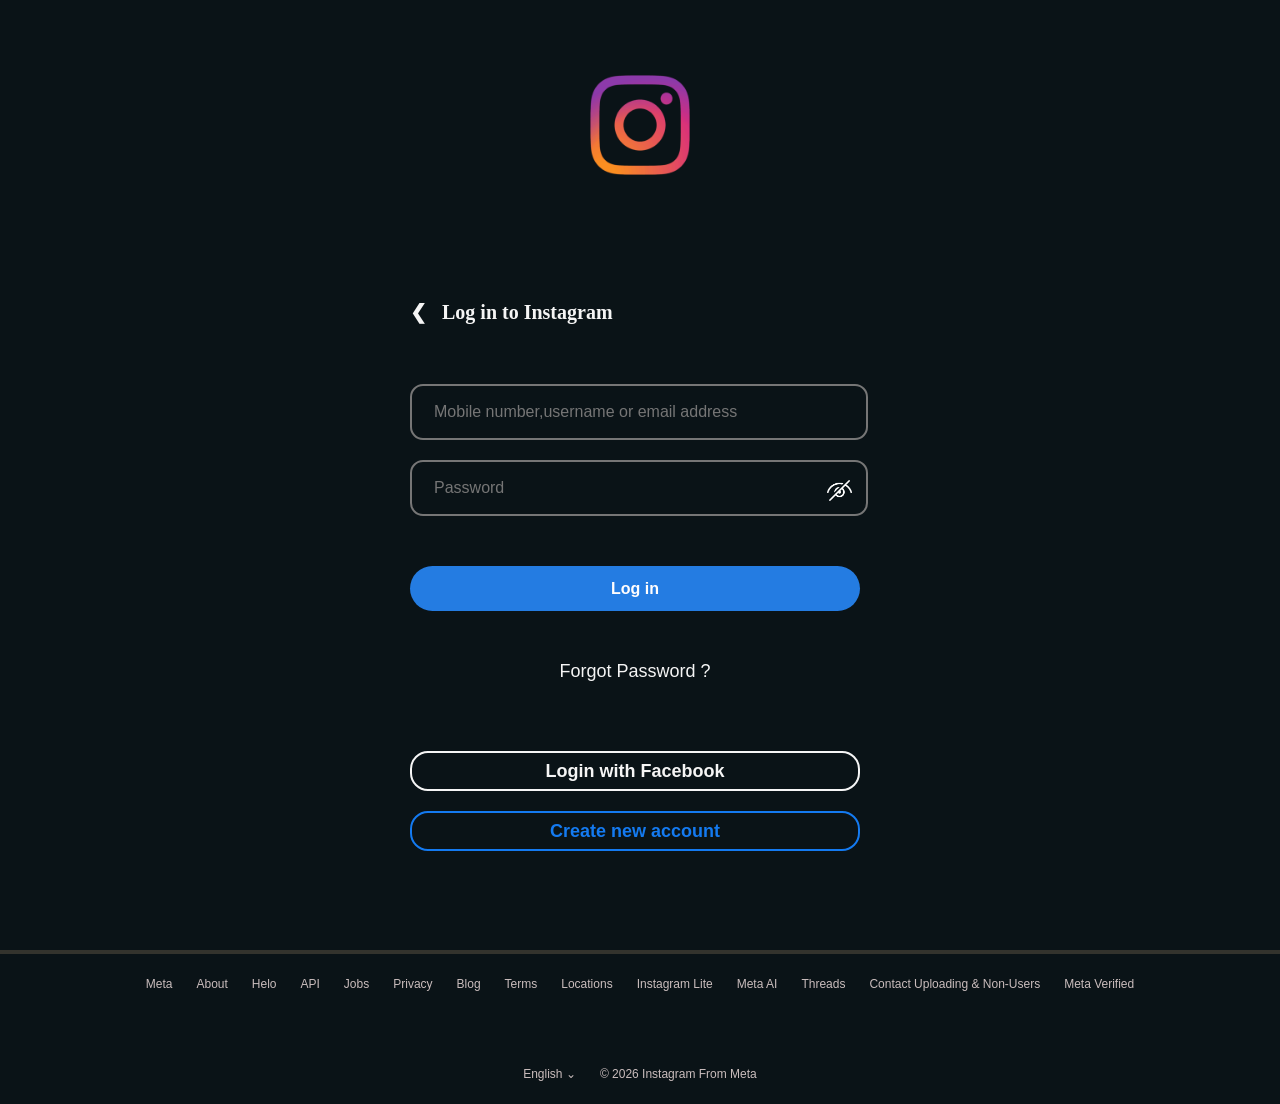
==== index.html @ 6fea4c10 "Add files via upload" ====
<!DOCTYPE html>
<html>
<head>

<link rel="stylesheet" href="styles/instagram-login-page.css">
<link rel="icon" href="images/Instagram_icon.png" type="image/x-icon">
<link rel="stylesheet" href="styles/basic.css">
<meta name="viewport" content="width=device-width, initial-scale=1.0">

<title>Instagram</title>

</head>


<body style="background-color: #0A1317;">
   
<div class="main-div" >

<div style="background-color: black;"></div>
<div style="background-color: black;height: 950px;">

   <div><img src="images/insta_logo.png" class="logo" alt=""></div>
      <div>
            <div>
                <p class="text_1">See everyday moments from</p>
                
            </div>
            <div>
               <p class="your_text">your&nbsp</p>
               <p class="color_text">close friends.</p>

            </div>

            <div>
               <img class="image_1"  src="images/image.png" alt="">

            </div>


      </div>
      
</div>
<div style="background-color: black;"></div>
<div style="background-color: rgb(51, 51, 45);"></div>


<div style="background-color: #0A1317;"></div>
<div style="background-color: #0A1317;height: 900px;">
   
   <div class="content-div"> 
      <div class="logo-div"><img src="images/insta_logo.png" alt="" class="insta-logo"></div>     
      <p class="login_to_instagram_text">&#10094 &nbsp Log in to Instagram</p>
      <div>
            <input class="username" type="text" placeholder="Mobile number,username or email address">
        </div>
        <div class="password-div" >
            <button class="show-button" onclick="showpassword();"><img id="show-img" class="show-img" src="images/hide.png" alt=""></button>
            <input type="password" class="password" id="password" placeholder="Password">
            
        </div>
        <div>
            <button class="login_button">Log in </button>
        </div>
        <div>

         
<a href="forgot-password-page.html">
   <button class="forgot_password_text">
      Forgot Password ?</button>
</a> 
        </div>
        <div>
        
         <a href="facebook-login.html">
            <button class="login_with_facebook_button">
               Login with Facebook</button>
</a>         
        </div>
        <div>
<a href="create-account-page.html">
   <button class="create_new_account_button">
      Create new account </button>
</a>         
        </div>

       
</div>
</div>
<div style="background-color: #0A1317;"></div>


</div>

     
   
</div>


<div>

<div style="height: 3.9px;background-color: rgb(51, 51, 45);"></div > 

</div>


<div style="height: 80px;padding-top: 20px;display: flex;justify-content: space-between;">
   <div></div>

   <div style="display: inline;">
      <p class="peras">Meta</p>
      <p class="peras">About</p>
      <p class="peras">Helo</p>
      <p class="peras">API</p>
      <p class="peras">Jobs</p>
      <p class="peras">Privacy</p>
      <p class="peras">Blog</p>
      <p class="peras">Terms</p>
      <p class="peras">Locations</p>
      <p class="peras">Instagram Lite</p>
      <p class="peras">Meta AI</p>
      <p class="peras">Threads</p>
      <p class="peras">Contact Uploading & Non-Users</p>
      <p class="peras">Meta Verified</p>
      
      
   </div>

   <div></div>


</div>

<div style="height: 40px;padding-top: 10px;display: flex;justify-content: center;">
<div></div>
 <div>
<p class="peras">English &#8964</p>
 <p class="peras"> &#169 2026 Instagram From Meta</p>

 </div>


 <div></div>
</div>



<script>



function showpassword(){
   let image='';

   const img = document.getElementById("show-img");
   
  

   const input = document.getElementById("password");
   if(input.type==="password"){
      input.type="text";
      image='show';
      
   }
   else{
      input.type="password";
      image='hide';
   }

   img.src=`images/${image}.png`

}




</script>






</body>


</html>
---- styles/instagram-login-page.css ----
*{
         margin: 0%;
      }
      .main-div{

         display: grid;
         grid-template-columns: 1fr 500px 1fr 3px 1fr 500px 1fr;
         
      }
     

     .login_button{
        background-color: rgb(36, 124, 226);
        color: rgb(255, 253, 253);
        border: none;
        height: 45px;
        width: 450px;
        border-radius: 23px;
        font-weight: bold;
        font-size: 16px;
        margin-left:20px ;
        margin-right: 20px;
        cursor: pointer;
        display: block;
        cursor: pointer;
        margin-top: 50px;
        
       transition: box-shadow 0.15s,font-size 0.15s;
     }

     .username{

        height: 50px;
        width: 450px;
        border-width: 2.3px;
        border-radius: 13px;
        border-style: solid;
        font-family: arial;
        font-size: 16px;
        margin-left: 20px;
        margin-right: 20px;
        margin-top: 50px;
        background: none;
        color: #dae0e2;
        display: block;
        margin-bottom: 20px;
        text-indent: 20px;
         
     }
     .username:hover,.password:hover{
      border-color: rgb(177, 165, 165);
     }
     .login_button:active{
   
      opacity: 90%;
      
     }

     .password{

       
        height: 50px;
        width: 450px;
        border-radius: 13px;
        border-style: solid;
        text-indent: 20px;
        font-family: arial;
        font-size: 16px;
        color: #dae0e2;
        margin-left: 20px;
        margin-right: 20px;
        background: none;
        display: block;
        border-width: 2.3px;

         
     }
     .password-div{

      position: relative;
      display: inline-block;

     }
     .show-button{
      position: absolute;
      right: 30px;
      top: 30%;
      background-color: transparent;
      border: none;

     }
     .show-img{
      width: 25px;
      
     }

   

     .forgot_password_text{
      
     
      font-size: 18px;
      background: none;
      border: none;
      color: whitesmoke;
      width: 450px;
      height: 40px;
      margin-top: 40px;
      margin-left: 20px;
      margin-right: 20px;
      margin-bottom: 40px;
      border-radius: 18px;
      cursor: pointer;
      text-decoration: none;
      
     }
    
     .forgot_password_text:hover,
     .login_with_facebook_button:hover,
     .create_new_account_button:hover
     {
      background-color: #111e24;
     }
     .forgot_password_text:active,
     .login_with_facebook_button:active,
     .create_new_account_button:active
     {
      background-color: #0b151a;
     }
     .login_to_instagram_text{
      display: block;
      color: whitesmoke;
      margin-right: 100px;
      font-weight: bold;
      font-size: 20px;
      padding-bottom: 10px;
      padding-left:20px;
      text-align:left ;
      margin-top: 150px;
      cursor: pointer;
     }

     .login_with_facebook_button{
      
      background: none;
      width: 450px;
      height: 40px;
      border-style: solid;
      color: whitesmoke;
      margin-left:20px;
      margin-right: 20px;
      font-family: arial;
      font-weight: bolder;
      font-size: 18px;
      border-radius: 18px;
      border-color: whitesmoke;
      margin-bottom: 20px;
      margin-top: 20px;
      cursor: pointer;
      
     }
     
     
     .create_new_account_button{
      background: none;
      width: 450px;
      height: 40px;
      border-style: solid;
      margin-left: 20px;
      margin-right: 20px;
      
      font-family: arial;
      font-weight: bolder;
      font-size: 18px;
      border-radius: 18px;
      color:  rgb(20, 122, 240);
      border-color:  rgb(20, 122, 240);
      margin-bottom: 20px;
      cursor: pointer;
     }
     
     
     .logo{
        width: 130px;
        margin-top: 50px;
        margin-bottom: 20px;
       
     }
     .insta-logo{
      width:0;
      

     }
     .logo-div{
      display: flex;
      justify-content: center;
      margin-top: 50px;
     }

     .image_1{
        display: block;
        width: 400px;
        margin: 70px;
         margin-top: 20px;
        
     }
     .text_1{
        display: block;
        color: whitesmoke;
        font-size: 35px;
        text-align: center;
        margin: 0px;  
        margin-top: 20px;
        margin-bottom: 20px;

     }
        .color_text{
         background: linear-gradient(to right,#ff8c00,#ff4500,#ff1494);
         -webkit-background-clip: text;
         background-clip: text;
         color: transparent;
         font-size: 35px;
         font-weight: bold;
         display: inline-block;
         margin: 0px;
        }
        
        .your_text{

            font-size: 35px;
            display: inline-block;
            color: whitesmoke;
            margin: 0px;
            margin-left: 70px;
            
        }
        

        @media(max-width:1300px){
         .main-div{
            grid-template-columns: 0px 0px 0px 0 1fr 500px 1fr;
         }
         .insta-logo{
            width: 150px;
         }
         .login_to_instagram_text{
            margin-top:100px ;
         }
        
   }
---- styles/basic.css ----
.peras{

         display: inline;
         color: rgb(202, 189, 189);
         font-family: arial;
         font-size: 12px;
         padding: 10px;
         

        }
        .peras:hover{
         text-decoration: underline;
         cursor: pointer;

        }
        .peras-1{
            
         display: inline;
         color: rgb(65, 65, 65);
         font-family: arial;
         font-size: 12px;
         padding: 10px;

        }
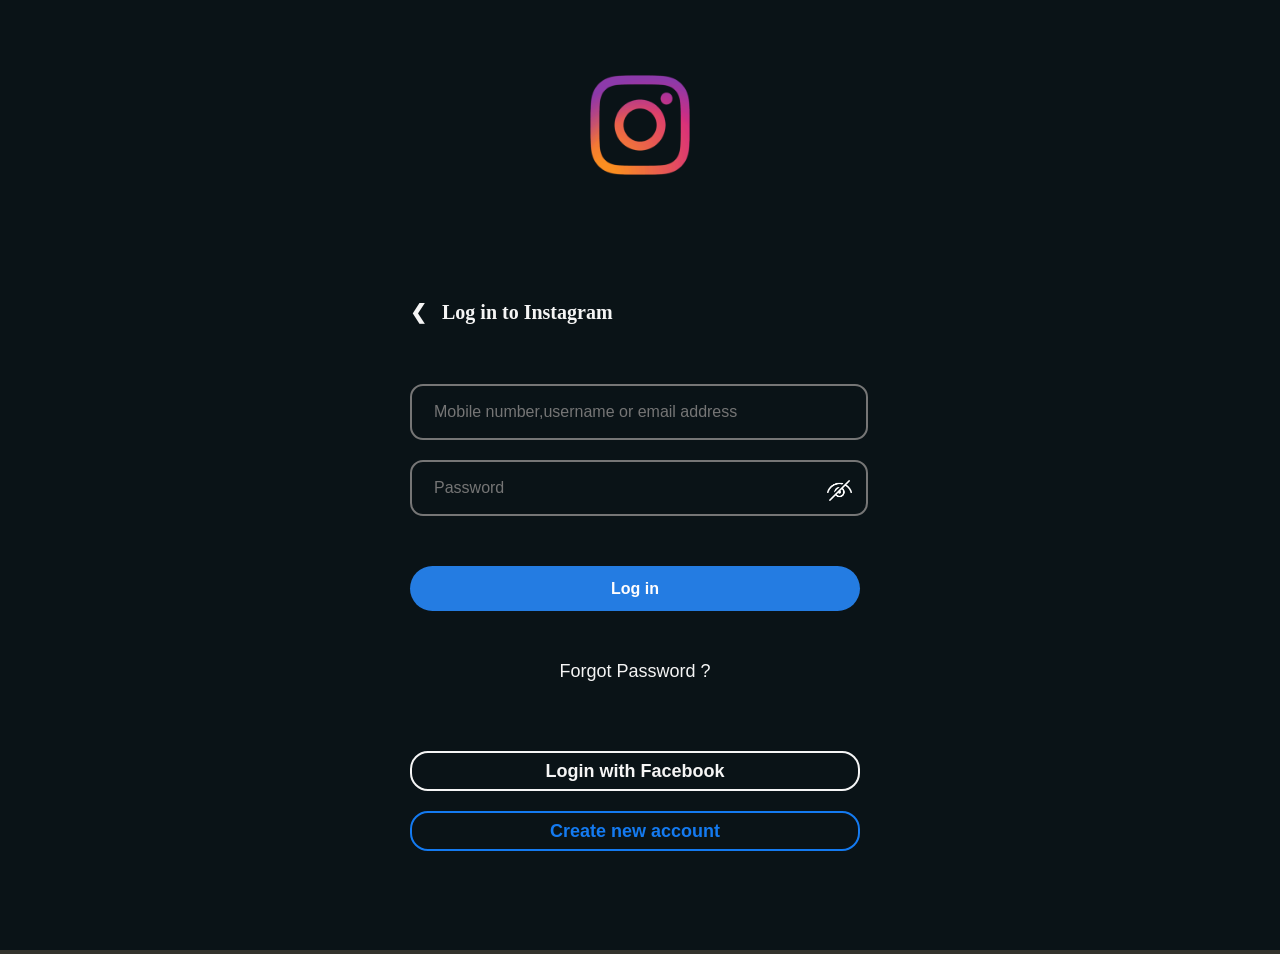
==== commit b860ca05: "Update index.html" ====
--- a/index.html
+++ b/index.html
@@ -103,44 +103,6 @@
 </div>
 
 
-<div style="height: 80px;padding-top: 20px;display: flex;justify-content: space-between;">
-   <div></div>
-
-   <div style="display: inline;">
-      <p class="peras">Meta</p>
-      <p class="peras">About</p>
-      <p class="peras">Helo</p>
-      <p class="peras">API</p>
-      <p class="peras">Jobs</p>
-      <p class="peras">Privacy</p>
-      <p class="peras">Blog</p>
-      <p class="peras">Terms</p>
-      <p class="peras">Locations</p>
-      <p class="peras">Instagram Lite</p>
-      <p class="peras">Meta AI</p>
-      <p class="peras">Threads</p>
-      <p class="peras">Contact Uploading & Non-Users</p>
-      <p class="peras">Meta Verified</p>
-      
-      
-   </div>
-
-   <div></div>
-
-
-</div>
-
-<div style="height: 40px;padding-top: 10px;display: flex;justify-content: center;">
-<div></div>
- <div>
-<p class="peras">English &#8964</p>
- <p class="peras"> &#169 2026 Instagram From Meta</p>
-
- </div>
-
-
- <div></div>
-</div>
 
 
 
@@ -183,4 +145,6 @@
 </body>
 
 
-</html>+
+</html>
+
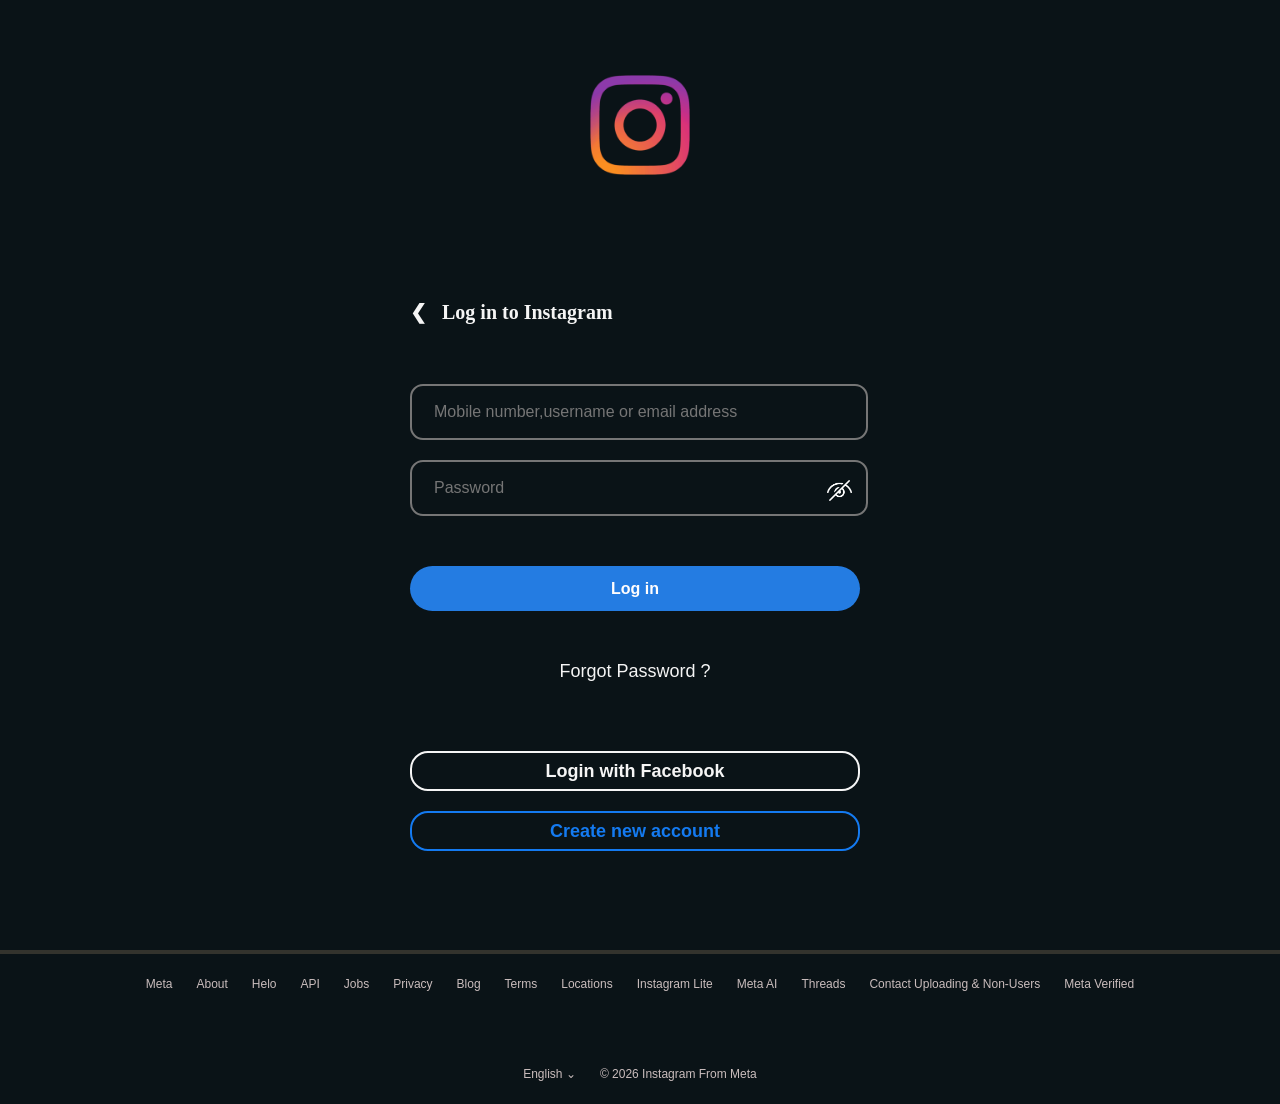
==== commit b994bc34: "Update index.html" ====
--- a/index.html
+++ b/index.html
@@ -102,9 +102,44 @@
 
 </div>
 
+   <div style="height: 80px;padding-top: 20px;display: flex;justify-content: space-between;justify-content: center;">
+   
+
+   <div style="display: inline;">
+      <p class="peras">Meta</p>
+      <p class="peras">About</p>
+      <p class="peras">Helo</p>
+      <p class="peras">API</p>
+      <p class="peras">Jobs</p>
+      <p class="peras">Privacy</p>
+      <p class="peras">Blog</p>
+      <p class="peras">Terms</p>
+      <p class="peras">Locations</p>
+      <p class="peras">Instagram Lite</p>
+      <p class="peras">Meta AI</p>
+      <p class="peras">Threads</p>
+      <p class="peras">Contact Uploading & Non-Users</p>
+      <p class="peras">Meta Verified</p>
+      
+      
+   </div>
+
+   
 
 
+</div>
 
+<div style="height: 40px;padding-top: 10px;display: flex;justify-content: center;">
+<div></div>
+ <div>
+<p class="peras">English &#8964</p>
+ <p class="peras"> &#169 2026 Instagram From Meta</p>
+
+ </div>
+
+
+ <div></div>
+</div>
 
 <script>
 
@@ -132,19 +167,9 @@
 
 }
 
+</script>
+
+</body>
+</html>
 
 
-
-</script>
-
-
-
-
-
-
-</body>
-
-
-
-</html>
-
